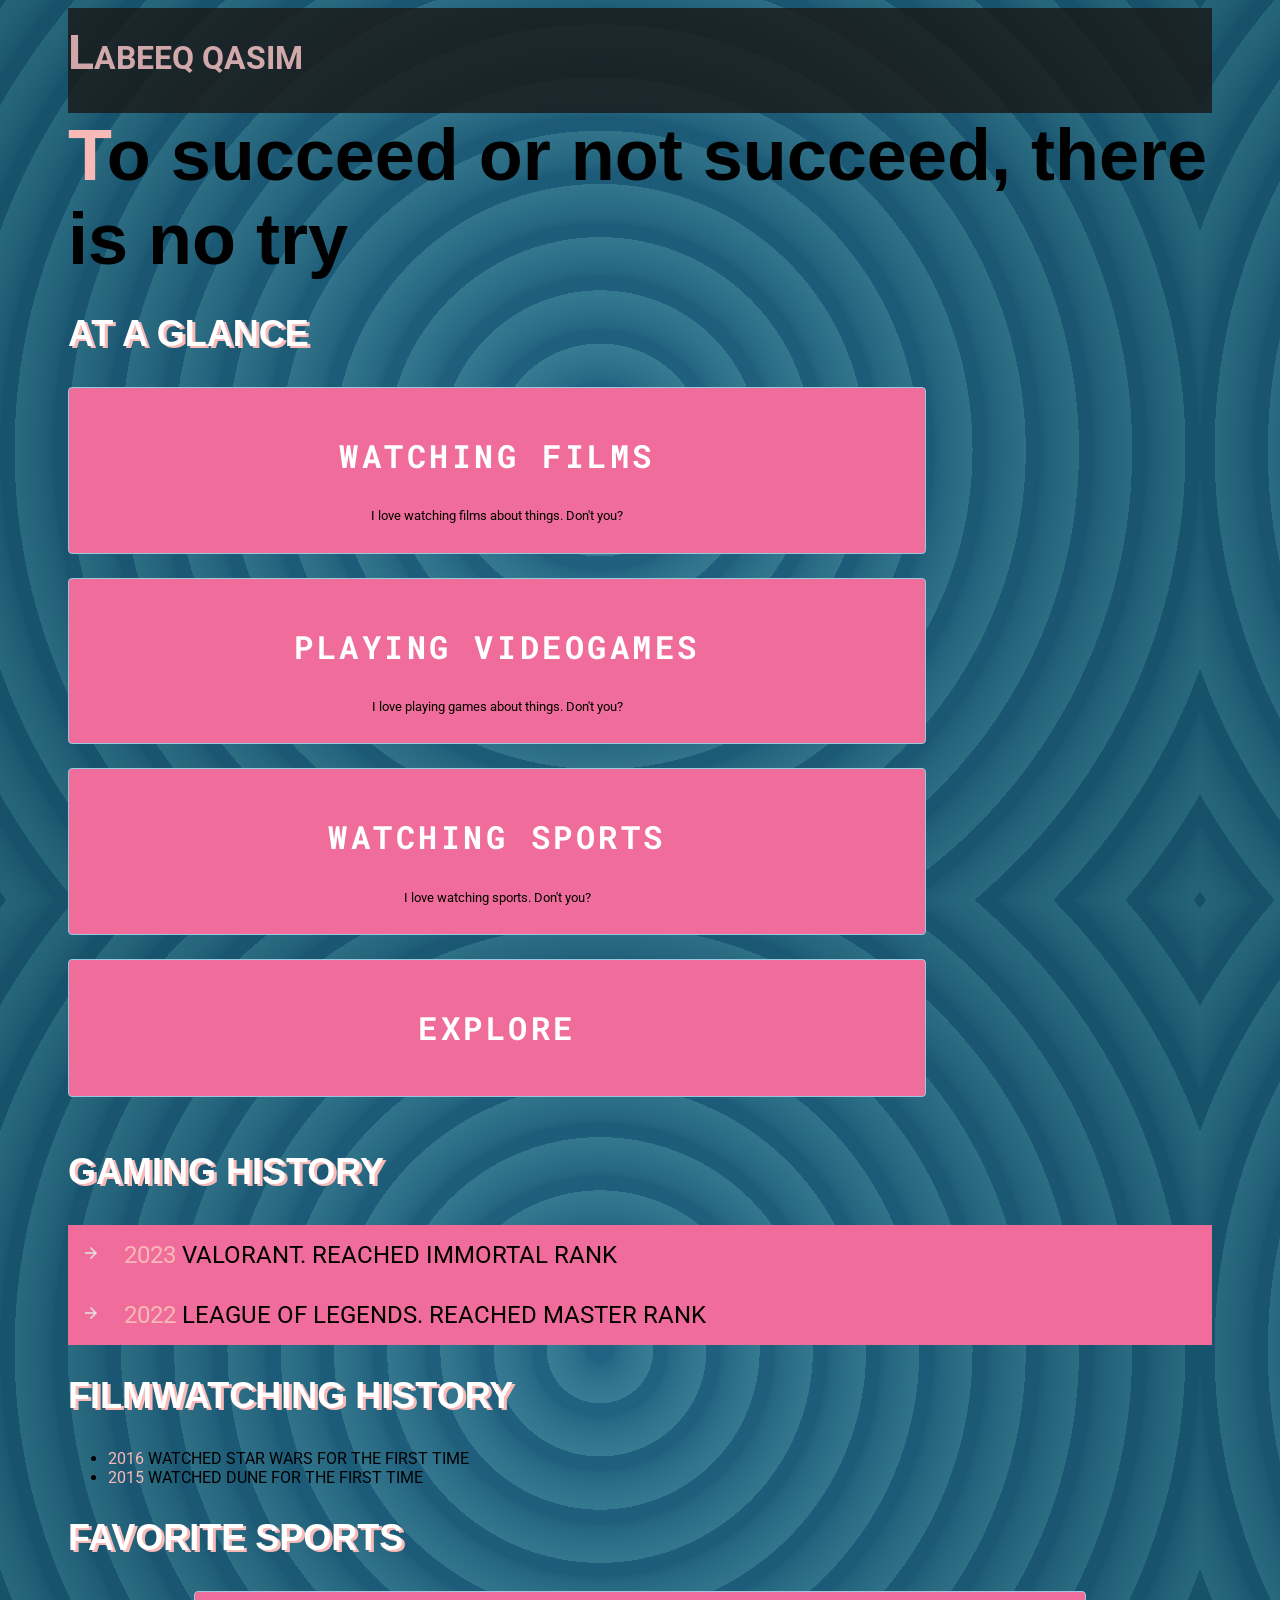
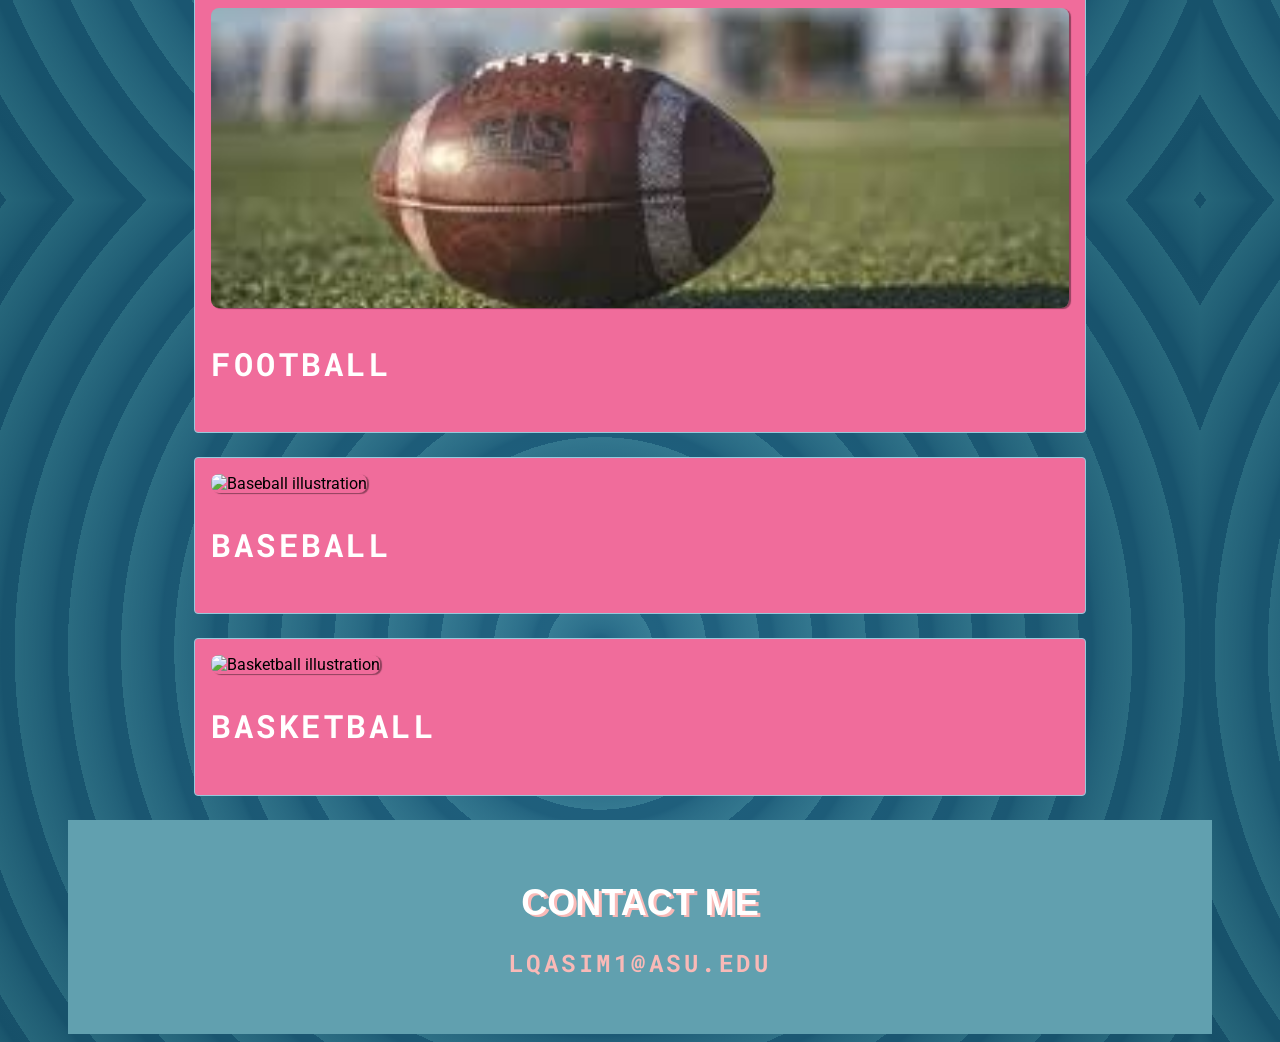
==== Week3/index.html @ 72d74ca6 "Add files via upload" ====
<!DOCTYPE html>
<html lang="en">
<head>
    <meta charset="UTF-8">
    <meta name="viewport" content="width=device-width, initial-scale=1.0">
    <title>LABEEQ // SAMPLE CSS PORTFOLIO</title>
    <link rel="stylesheet" href="./portfolio/styles.css">
    <!---link says hey you are going to reference important information,here is the type of file you are referencing and here is its location  -->
</head>
<body>
    <header>LABEEQ QASIM</header>
    <div class="title">To succeed or not succeed, there is no try</div>
    <section class="atAGlance">
        <h2>AT A GLANCE</h2>
        <div class="cards">
            <button id="filmwatcher">
                <h3>
                    WATCHING FILMS
                </h3>
                <p>
                    I love watching films about things. Don't you?
                </p>
            </button>

            <button id="gamer">
                <h3>
                    PLAYING VIDEOGAMES
                </h3>
                <p>
                    I love playing games about things. Don't you?
                </p>
            </button>


            <button id="sportswatcher">
                <h3>
                   WATCHING SPORTS
                </h3>
                <p>
                    I love watching sports. Don't you?
                </p>
            </button>
            <button id="explore">
                <h3>EXPLORE</h3>
            </button>

        </div>
    </section>

    <section class="games">
        <h2>
            GAMING HISTORY
        </h2>
        <ul>
            <li><span class="year">2023</span> VALORANT. REACHED IMMORTAL RANK</li>
            <li><span class="year">2022</span> LEAGUE OF LEGENDS. REACHED MASTER RANK</li>
        </ul>
    </section>

    <section class="films">
        <h2>
            FILMWATCHING HISTORY
        </h2>
        <ul>
            <li><span class="year">2016</span> WATCHED STAR WARS FOR THE FIRST TIME</li>
            <li><span class="year">2015</span> WATCHED DUNE FOR THE FIRST TIME</li>
        </ul>
    </section>

    <section class="sports">
        <h2>FAVORITE SPORTS</h2>
        <div class="cards">
            <div>
                <img src="./portfolio/assets/download.jpg" alt="Football illustration"/>
                <h3>
                    FOOTBALL
                </h3>
            </div>

            <div>
                <img src="./portfolio/assets/download(1).jpg" alt="Baseball illustration"/>
                <h3>
                    BASEBALL
                </h3>        
            </div>


            <div>
                <img src="./portfolio/assets/download(2).jpg" alt="Basketball illustration"/>
                <h3>
                   BASKETBALL
                </h3>
            </div>

        </div>
    </section>
    <footer>
        <h2>CONTACT ME</h2>
        <h3>LQASIM1@ASU.EDU</h3>

    </footer>
</body>
</html>
---- Week3/portfolio/styles.css ----
/* set our defaults and our constants.we need to use the ROOT selector */

@import url('https://fonts.googleapis.com/css2?family=Rajadhani:wght@300..700&family=Roboto:wght@100..900&family=Roboto+Mono:wght@100..700&family=Saira+Stencil:wght@100..900&display=swap');

*{
    --base: #61a0afff;
    --borderColor: #96c9dcff;
    --cardColors: #f06c9bff;
    --accentColor: #f9b9b7ff;
    --color: #f5d491ff;
    font-family: "Roboto", sans-serif;
}
/*selecting just the body element*/

body {
    background-color: grey;
    background-image: url('./assets/css-pattern-by-magicpattern.png');
    padding-left: 60px;
    padding-right: 60px;
    padding-top: 0;
    padding-bottom: 0;
}

header {
    padding-top:16px;
    padding-bottom: 16px;
    padding-bottom: 32px;
    font-family: "Roboto", sans-serif;
    color:var(--accentColor);
    font-size:32px;
    font-weight:700;
    background-color: rgb(25,25,25);
    /*opacity is the property that allows us to see how see-through our elements are. range of value: 1 is 100% opaque and 0 is invisible */
    opacity: .82;
    animation: myAnimation;
    animation-duration: 2s;
    animation-iteration-count: infinite;
    animation-direction: alternate-reverse;

}
@keyframes myAnimation {
    0%{color:blue;}
    100%{color:var(--accentColor);}
}
header::first-letter{
    font-size: 48px;

}

/*stlye the tile card/hero text and select by class */

.title{
    font-family: "Rajadhani",sans-serif;
    font-weight: 600;
    font-style:normal;
    font-size:72px;
    margin-bottom:32px;
    line-height: 84px;

}   

.title::first-letter{
    color:var(--accentColor);
}

h2{
    font-family: "Rajadhani", sans-serif;
    font-weight:600;
    font-style: normal;
    font-size:36px;
    margin-bottom: 32px;
    text-transform: uppercase;
    color:#FFF;
    text-shadow: 3px 2px 0px var(--accentColor);
}




.cards div, .cards button {

    background-color: var(--cardColors);
    padding: 16px; 
    border: .5px solid var(--borderColor);
    border-radius: 4px;
    width: 75%; 
    margin-left: auto; 
    margin-right: auto; 
    margin-bottom: 24px; 
    transition: all 500ms; 

}

.cards div:hover, .cards button:hover{

    box-shadow: 8px 8px var(--accentColor);
  

}

.cards div > img {
    width: 100%;
    height: 300px; 
    object-fit: cover;
    border-radius: 8px;
    box-shadow: 2px 1px 1px rgba(0,0,0,.4);
}

h3 {
    color: #FFF;
        font-family: "Roboto Mono";
        font-size: 32px;
        font-style: normal;
        font-weight: 700;
        line-height: 126.637%;
        /* 40.524px */
        letter-spacing: 3.52px;
        text-transform: uppercase;
}

.games > ul {
    background-color: var(--cardColors);
    font-size: 24px; 
    list-style-image: url('./assets/arrow_forward_16dp_E3E3E3_FILL0_wght400_GRAD0_opsz20.svg');
}

.games > ul li { 
    padding: 16px; 
}

.year { 
    color: var(--accentColor);
}

footer {
    background-color: var(--base);
    padding: 32px;
    text-align: center;
    color: #FFF;
}

footer h2 {
    margin-bottom: 16px;
}

footer h3 {
    font-size: 24px;
    color: var(--accentColor);
}
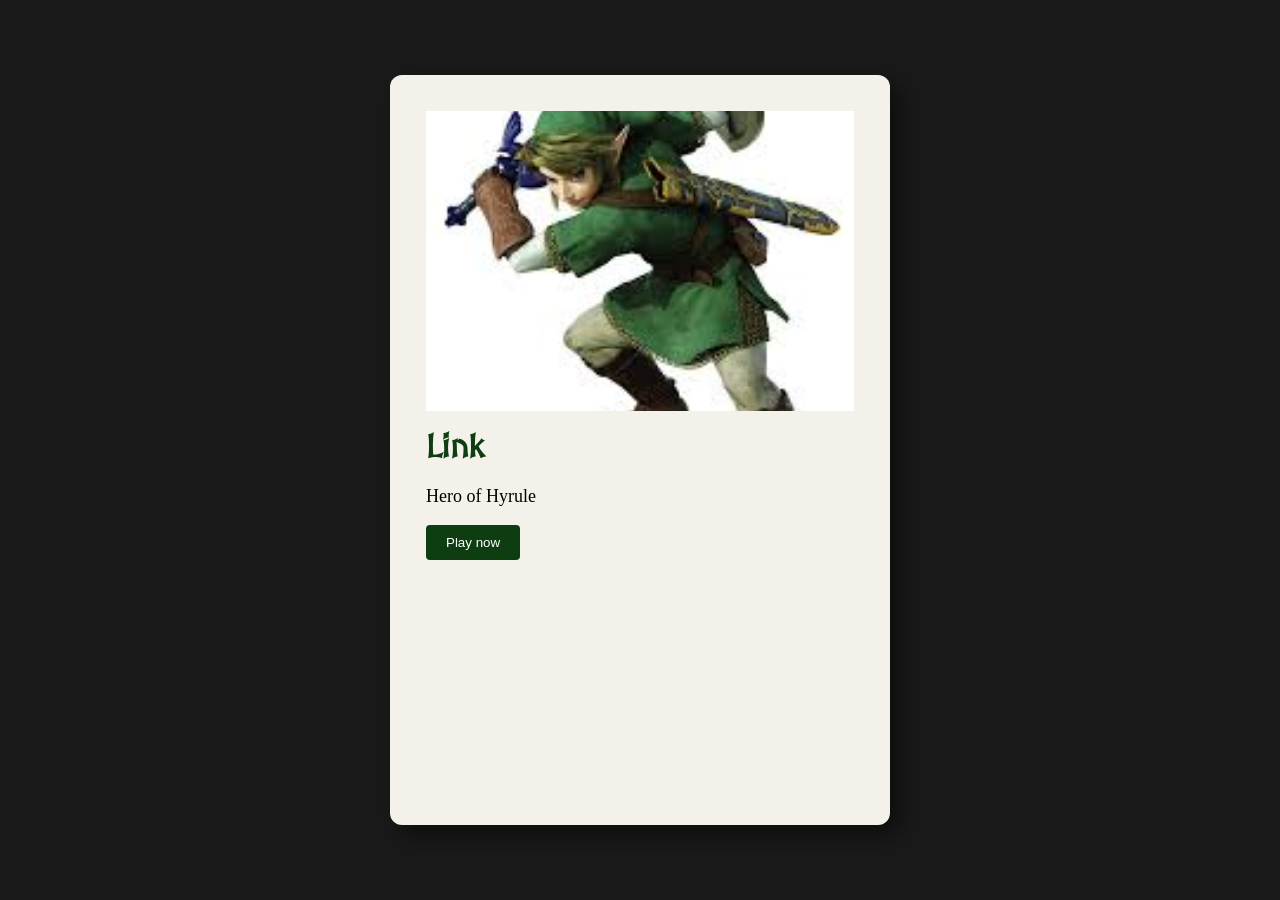
==== commit 07706888: "Add files via upload" ====
--- a/Week3/index.html
+++ b/Week3/index.html
@@ -3,101 +3,64 @@
 <head>
     <meta charset="UTF-8">
     <meta name="viewport" content="width=device-width, initial-scale=1.0">
-    <title>LABEEQ // SAMPLE CSS PORTFOLIO</title>
-    <link rel="stylesheet" href="./portfolio/styles.css">
-    <!---link says hey you are going to reference important information,here is the type of file you are referencing and here is its location  -->
+    <title>Zelda Assignment</title>
+    <link href="https://fonts.googleapis.com/css2?family=MedievalSharp&display=swap" rel="stylesheet">
+    <style>
+        body{
+            background-color: #1a1a1a;
+            display: flex;
+            justify-content: center;
+            align-items: center;
+            min-height: 100vh;
+            margin:0;
+        }
+        .card{
+            width: 500px;
+            height:750px;
+            background-color: #f4f1ea;
+            padding:36px;
+            border-radius: 12px;
+            box-shadow:10px 10px 25px rgba(0,0,0,0.5);
+            box-sizing: border-box;
+        }
+        img{
+            width:100%;
+            height:300px;
+            object-fit: cover;
+            margin-bottom: 12px;
+        }
+        h1{
+            font-family: 'MedievalSharp',cursive;
+            color: #0e3d12;
+            margin-top:0;
+        }
+        p{
+            font-size: 18px;
+        }
+        button{
+            background-color: #0e3d12;
+            color:white;
+            border:none;
+            padding:10px 20px;
+            cursor:pointer;
+            border-radius:4px;
+        }
+        button:hover{
+            background-color: #1b5e20;
+        }
+        a:active{
+            opacity: 0.8;
+        }
+    </style>
 </head>
 <body>
-    <header>LABEEQ QASIM</header>
-    <div class="title">To succeed or not succeed, there is no try</div>
-    <section class="atAGlance">
-        <h2>AT A GLANCE</h2>
-        <div class="cards">
-            <button id="filmwatcher">
-                <h3>
-                    WATCHING FILMS
-                </h3>
-                <p>
-                    I love watching films about things. Don't you?
-                </p>
-            </button>
-
-            <button id="gamer">
-                <h3>
-                    PLAYING VIDEOGAMES
-                </h3>
-                <p>
-                    I love playing games about things. Don't you?
-                </p>
-            </button>
-
-
-            <button id="sportswatcher">
-                <h3>
-                   WATCHING SPORTS
-                </h3>
-                <p>
-                    I love watching sports. Don't you?
-                </p>
-            </button>
-            <button id="explore">
-                <h3>EXPLORE</h3>
-            </button>
-
-        </div>
-    </section>
-
-    <section class="games">
-        <h2>
-            GAMING HISTORY
-        </h2>
-        <ul>
-            <li><span class="year">2023</span> VALORANT. REACHED IMMORTAL RANK</li>
-            <li><span class="year">2022</span> LEAGUE OF LEGENDS. REACHED MASTER RANK</li>
-        </ul>
-    </section>
-
-    <section class="films">
-        <h2>
-            FILMWATCHING HISTORY
-        </h2>
-        <ul>
-            <li><span class="year">2016</span> WATCHED STAR WARS FOR THE FIRST TIME</li>
-            <li><span class="year">2015</span> WATCHED DUNE FOR THE FIRST TIME</li>
-        </ul>
-    </section>
-
-    <section class="sports">
-        <h2>FAVORITE SPORTS</h2>
-        <div class="cards">
-            <div>
-                <img src="./portfolio/assets/download.jpg" alt="Football illustration"/>
-                <h3>
-                    FOOTBALL
-                </h3>
-            </div>
-
-            <div>
-                <img src="./portfolio/assets/download(1).jpg" alt="Baseball illustration"/>
-                <h3>
-                    BASEBALL
-                </h3>        
-            </div>
-
-
-            <div>
-                <img src="./portfolio/assets/download(2).jpg" alt="Basketball illustration"/>
-                <h3>
-                   BASKETBALL
-                </h3>
-            </div>
-
-        </div>
-    </section>
-    <footer>
-        <h2>CONTACT ME</h2>
-        <h3>LQASIM1@ASU.EDU</h3>
-
-    </footer>
+    <div class="card">
+        <img src="./download.jpg" alt="Zelda">
+        <h1>Link</h1>
+    <p>Hero of Hyrule</p>
+    <a href="https://www.zelda.com">
+        <button>Play now</button>
+    </a>
+    </div>
 </body>
 </html>
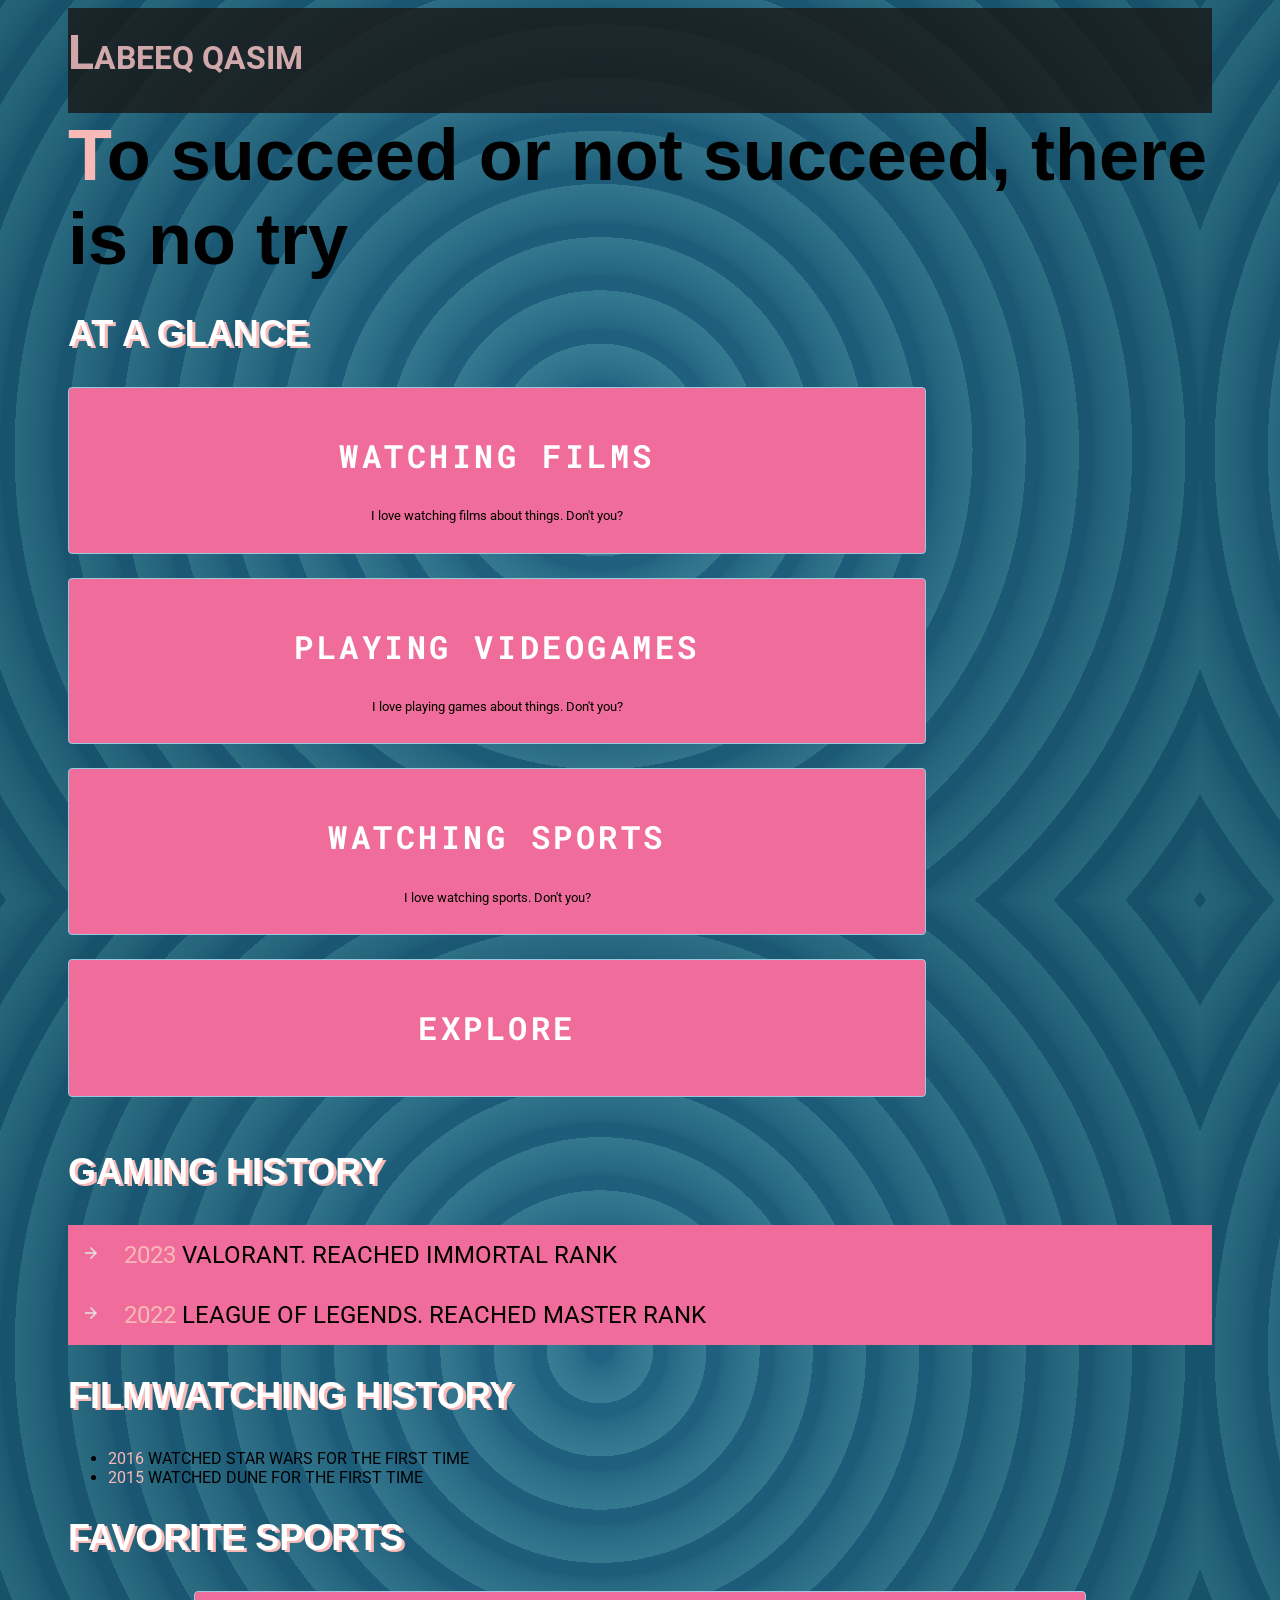
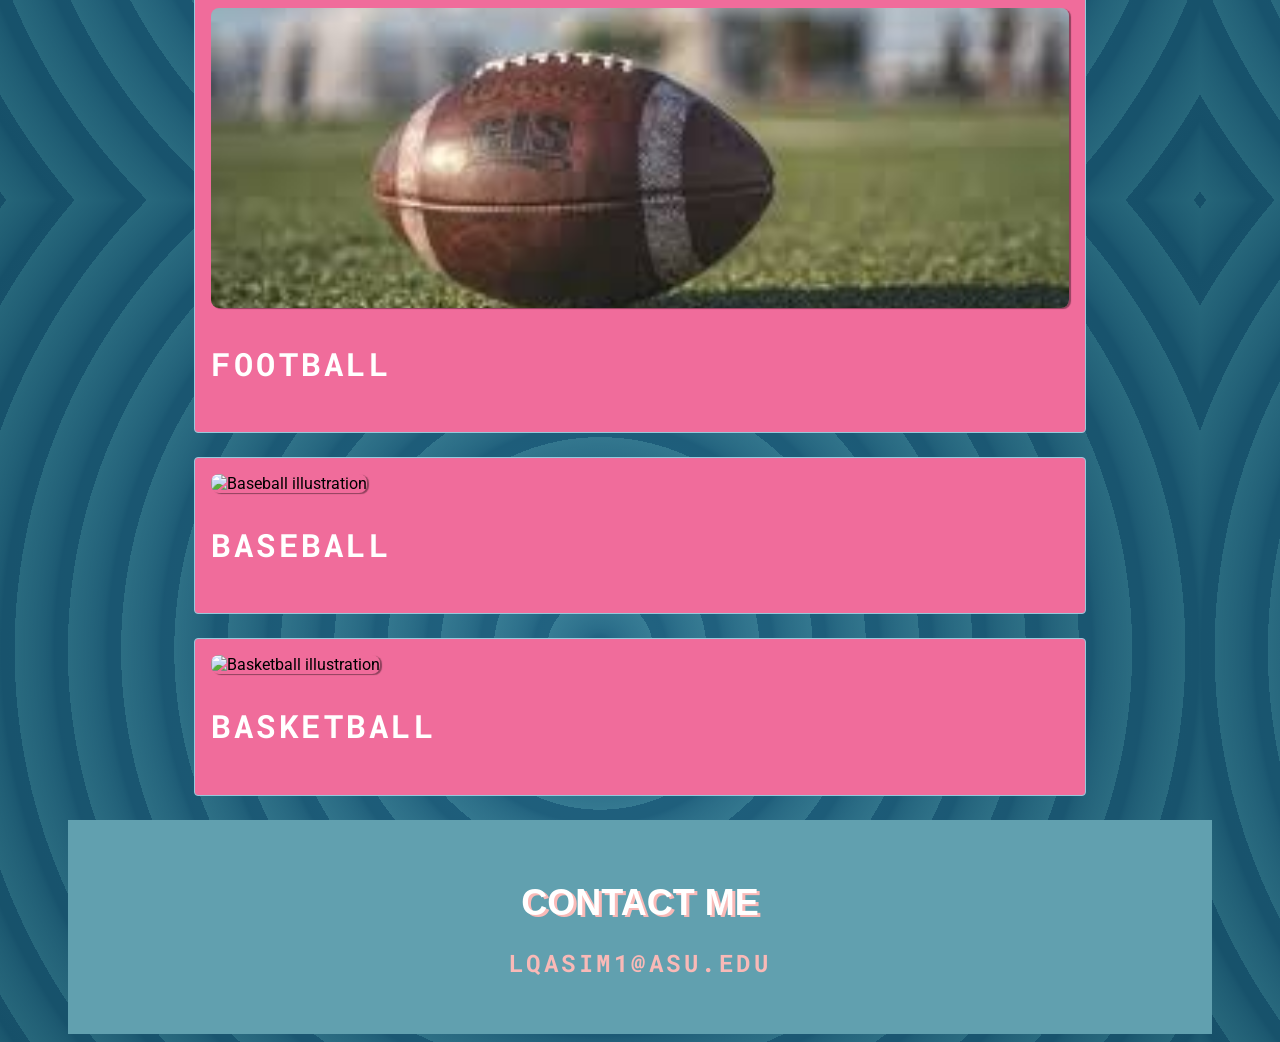
==== commit 8b4844a6: "Add files via upload" ====
--- a/Week3/index.html
+++ b/Week3/index.html
@@ -3,64 +3,101 @@
 <head>
     <meta charset="UTF-8">
     <meta name="viewport" content="width=device-width, initial-scale=1.0">
-    <title>Zelda Assignment</title>
-    <link href="https://fonts.googleapis.com/css2?family=MedievalSharp&display=swap" rel="stylesheet">
-    <style>
-        body{
-            background-color: #1a1a1a;
-            display: flex;
-            justify-content: center;
-            align-items: center;
-            min-height: 100vh;
-            margin:0;
-        }
-        .card{
-            width: 500px;
-            height:750px;
-            background-color: #f4f1ea;
-            padding:36px;
-            border-radius: 12px;
-            box-shadow:10px 10px 25px rgba(0,0,0,0.5);
-            box-sizing: border-box;
-        }
-        img{
-            width:100%;
-            height:300px;
-            object-fit: cover;
-            margin-bottom: 12px;
-        }
-        h1{
-            font-family: 'MedievalSharp',cursive;
-            color: #0e3d12;
-            margin-top:0;
-        }
-        p{
-            font-size: 18px;
-        }
-        button{
-            background-color: #0e3d12;
-            color:white;
-            border:none;
-            padding:10px 20px;
-            cursor:pointer;
-            border-radius:4px;
-        }
-        button:hover{
-            background-color: #1b5e20;
-        }
-        a:active{
-            opacity: 0.8;
-        }
-    </style>
+    <title>LABEEQ // SAMPLE CSS PORTFOLIO</title>
+    <link rel="stylesheet" href="./portfolio/styles.css">
+    <!---link says hey you are going to reference important information,here is the type of file you are referencing and here is its location  -->
 </head>
 <body>
-    <div class="card">
-        <img src="./download.jpg" alt="Zelda">
-        <h1>Link</h1>
-    <p>Hero of Hyrule</p>
-    <a href="https://www.zelda.com">
-        <button>Play now</button>
-    </a>
-    </div>
+    <header>LABEEQ QASIM</header>
+    <div class="title">To succeed or not succeed, there is no try</div>
+    <section class="atAGlance">
+        <h2>AT A GLANCE</h2>
+        <div class="cards">
+            <button id="filmwatcher">
+                <h3>
+                    WATCHING FILMS
+                </h3>
+                <p>
+                    I love watching films about things. Don't you?
+                </p>
+            </button>
+
+            <button id="gamer">
+                <h3>
+                    PLAYING VIDEOGAMES
+                </h3>
+                <p>
+                    I love playing games about things. Don't you?
+                </p>
+            </button>
+
+
+            <button id="sportswatcher">
+                <h3>
+                   WATCHING SPORTS
+                </h3>
+                <p>
+                    I love watching sports. Don't you?
+                </p>
+            </button>
+            <button id="explore">
+                <h3>EXPLORE</h3>
+            </button>
+
+        </div>
+    </section>
+
+    <section class="games">
+        <h2>
+            GAMING HISTORY
+        </h2>
+        <ul>
+            <li><span class="year">2023</span> VALORANT. REACHED IMMORTAL RANK</li>
+            <li><span class="year">2022</span> LEAGUE OF LEGENDS. REACHED MASTER RANK</li>
+        </ul>
+    </section>
+
+    <section class="films">
+        <h2>
+            FILMWATCHING HISTORY
+        </h2>
+        <ul>
+            <li><span class="year">2016</span> WATCHED STAR WARS FOR THE FIRST TIME</li>
+            <li><span class="year">2015</span> WATCHED DUNE FOR THE FIRST TIME</li>
+        </ul>
+    </section>
+
+    <section class="sports">
+        <h2>FAVORITE SPORTS</h2>
+        <div class="cards">
+            <div>
+                <img src="./portfolio/assets/download.jpg" alt="Football illustration"/>
+                <h3>
+                    FOOTBALL
+                </h3>
+            </div>
+
+            <div>
+                <img src="./portfolio/assets/download(1).jpg" alt="Baseball illustration"/>
+                <h3>
+                    BASEBALL
+                </h3>        
+            </div>
+
+
+            <div>
+                <img src="./portfolio/assets/download(2).jpg" alt="Basketball illustration"/>
+                <h3>
+                   BASKETBALL
+                </h3>
+            </div>
+
+        </div>
+    </section>
+    <footer>
+        <h2>CONTACT ME</h2>
+        <h3>LQASIM1@ASU.EDU</h3>
+
+    </footer>
 </body>
 </html>
--- a/Week3/portfolio/styles.css
+++ b/Week3/portfolio/styles.css
@@ -0,0 +1,149 @@
+/* set our defaults and our constants.we need to use the ROOT selector */
+
+@import url('https://fonts.googleapis.com/css2?family=Rajadhani:wght@300..700&family=Roboto:wght@100..900&family=Roboto+Mono:wght@100..700&family=Saira+Stencil:wght@100..900&display=swap');
+
+*{
+    --base: #61a0afff;
+    --borderColor: #96c9dcff;
+    --cardColors: #f06c9bff;
+    --accentColor: #f9b9b7ff;
+    --color: #f5d491ff;
+    font-family: "Roboto", sans-serif;
+}
+/*selecting just the body element*/
+
+body {
+    background-color: grey;
+    background-image: url('./assets/css-pattern-by-magicpattern.png');
+    padding-left: 60px;
+    padding-right: 60px;
+    padding-top: 0;
+    padding-bottom: 0;
+}
+
+header {
+    padding-top:16px;
+    padding-bottom: 16px;
+    padding-bottom: 32px;
+    font-family: "Roboto", sans-serif;
+    color:var(--accentColor);
+    font-size:32px;
+    font-weight:700;
+    background-color: rgb(25,25,25);
+    /*opacity is the property that allows us to see how see-through our elements are. range of value: 1 is 100% opaque and 0 is invisible */
+    opacity: .82;
+    animation: myAnimation;
+    animation-duration: 2s;
+    animation-iteration-count: infinite;
+    animation-direction: alternate-reverse;
+
+}
+@keyframes myAnimation {
+    0%{color:blue;}
+    100%{color:var(--accentColor);}
+}
+header::first-letter{
+    font-size: 48px;
+
+}
+
+/*stlye the tile card/hero text and select by class */
+
+.title{
+    font-family: "Rajadhani",sans-serif;
+    font-weight: 600;
+    font-style:normal;
+    font-size:72px;
+    margin-bottom:32px;
+    line-height: 84px;
+
+}   
+
+.title::first-letter{
+    color:var(--accentColor);
+}
+
+h2{
+    font-family: "Rajadhani", sans-serif;
+    font-weight:600;
+    font-style: normal;
+    font-size:36px;
+    margin-bottom: 32px;
+    text-transform: uppercase;
+    color:#FFF;
+    text-shadow: 3px 2px 0px var(--accentColor);
+}
+
+
+
+
+.cards div, .cards button {
+
+    background-color: var(--cardColors);
+    padding: 16px; 
+    border: .5px solid var(--borderColor);
+    border-radius: 4px;
+    width: 75%; 
+    margin-left: auto; 
+    margin-right: auto; 
+    margin-bottom: 24px; 
+    transition: all 500ms; 
+
+}
+
+.cards div:hover, .cards button:hover{
+
+    box-shadow: 8px 8px var(--accentColor);
+  
+
+}
+
+.cards div > img {
+    width: 100%;
+    height: 300px; 
+    object-fit: cover;
+    border-radius: 8px;
+    box-shadow: 2px 1px 1px rgba(0,0,0,.4);
+}
+
+h3 {
+    color: #FFF;
+        font-family: "Roboto Mono";
+        font-size: 32px;
+        font-style: normal;
+        font-weight: 700;
+        line-height: 126.637%;
+        /* 40.524px */
+        letter-spacing: 3.52px;
+        text-transform: uppercase;
+}
+
+.games > ul {
+    background-color: var(--cardColors);
+    font-size: 24px; 
+    list-style-image: url('./assets/arrow_forward_16dp_E3E3E3_FILL0_wght400_GRAD0_opsz20.svg');
+}
+
+.games > ul li { 
+    padding: 16px; 
+}
+
+.year { 
+    color: var(--accentColor);
+}
+
+footer {
+    background-color: var(--base);
+    padding: 32px;
+    text-align: center;
+    color: #FFF;
+}
+
+footer h2 {
+    margin-bottom: 16px;
+}
+
+footer h3 {
+    font-size: 24px;
+    color: var(--accentColor);
+}
